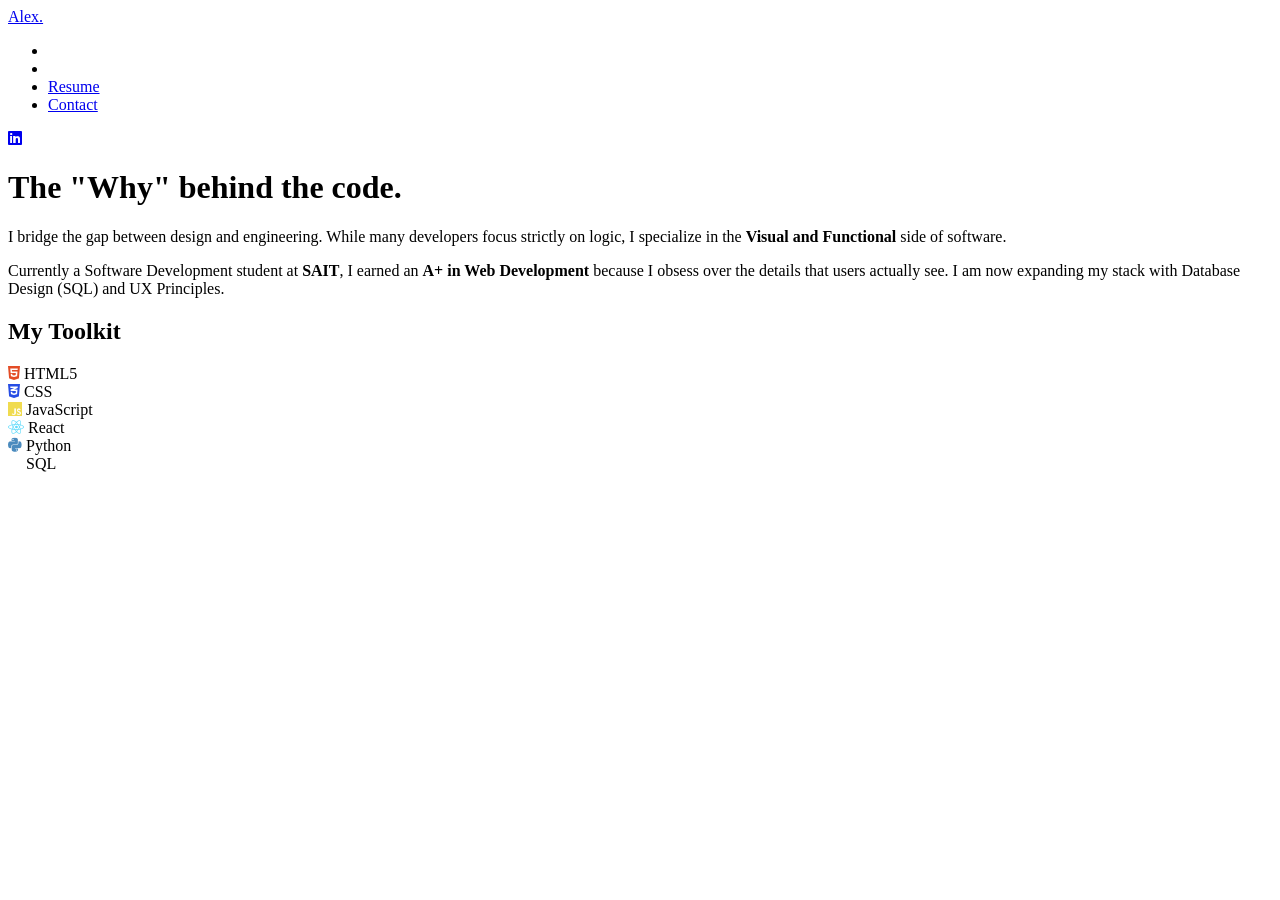
==== about.html @ 7371b7a8 "Add files via upload" ====
<!DOCTYPE html>
<html lang="en">
<head>
    <meta charset="UTF-8">
    <meta name="viewport" content="width=device-width, initial-scale=1.0">
    <title>About | Alex Akere</title>
    <link rel="stylesheet" href="Styles/Styles.css">
    
    <link rel="stylesheet" href="https://cdnjs.cloudflare.com/ajax/libs/font-awesome/6.5.1/css/all.min.css"/>
    <link href="https://fonts.googleapis.com/css2?family=Fraunces:opsz,wght@9..144,300;600&family=Inter:wght@400;500&display=swap" rel="stylesheet">
</head>
<body>

   <div class="main-container">
        
     <nav>
      <a href="index.html" class="logo">Alex.</a>
      <ul class="nav-links">
         <li><a href="about.html" style="color:white; opacity:1;">About</a></li>
         <li><a href="projects.html"style="color:white; opacity:1;">Projects</a></li>
         <li><a href="resume.html">Resume</a></li>
         <li><a href="Contact.html">Contact</a></li>
     </ul>
            <div class="socials">
                <a href="https://www.linkedin.com/in/ojeifo-alexander-akere-789bbb38" target="_blank"><i class="fa-brands fa-linkedin"></i></a>
            </div>
      </nav>

        <div class="about-container">
            
            <div class="bio-section">
                <h1>The "Why" behind the code.</h1>
                <p>
                    I bridge the gap between design and engineering. While many developers focus strictly on logic, I specialize in the <strong>Visual and Functional</strong> side of software.
                </p>
                <p>
                    Currently a Software Development student at <strong>SAIT</strong>, I earned an <strong>A+ in Web Development</strong> because I obsess over the details that users actually see. I am now expanding my stack with Database Design (SQL) and UX Principles.
                </p>
            </div>

            <div class="skills-section">
                <h2>My Toolkit</h2>
                <div class="skills-grid">
                    <div class="skill-card">
                        <i class="fa-brands fa-html5" style="color: #e34c26;"></i>
                        <span>HTML5</span>
                    </div>
                    <div class="skill-card">
                        <i class="fa-brands fa-css3-alt" style="color: #264de4;"></i>
                        <span>CSS</span>
                    </div>
                    <div class="skill-card">
                        <i class="fa-brands fa-js" style="color: #f0db4f;"></i>
                        <span>JavaScript</span>
                    </div>
                    <div class="skill-card">
                        <i class="fa-brands fa-react" style="color: #61dbfb;"></i>
                        <span>React</span>
                    </div>
                    <div class="skill-card">
                        <i class="fa-brands fa-python" style="color: #4b8bbe;"></i>
                        <span>Python</span>
                    </div>
                    <div class="skill-card">
                        <i class="fa-solid fa-database" style="color: #ffffff;"></i>
                        <span>SQL</span>
                    </div>
                </div>
            </div>

        </div>

    </div>

</body>
</html>
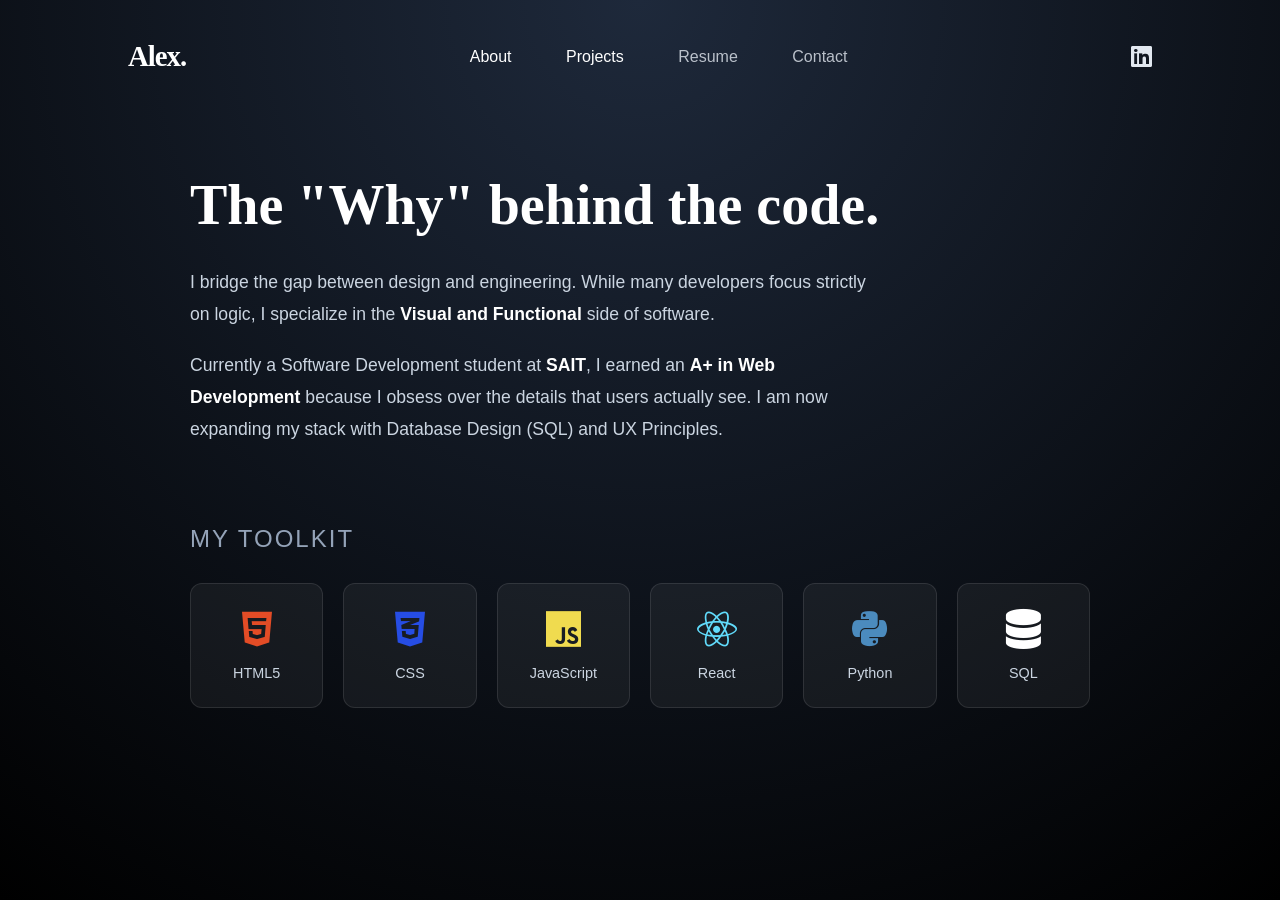
==== commit 61dce873: "Update about.html" ====
--- a/about.html
+++ b/about.html
@@ -4,7 +4,7 @@
     <meta charset="UTF-8">
     <meta name="viewport" content="width=device-width, initial-scale=1.0">
     <title>About | Alex Akere</title>
-    <link rel="stylesheet" href="Styles/Styles.css">
+    <link rel="stylesheet" href="Styles.css">
     
     <link rel="stylesheet" href="https://cdnjs.cloudflare.com/ajax/libs/font-awesome/6.5.1/css/all.min.css"/>
     <link href="https://fonts.googleapis.com/css2?family=Fraunces:opsz,wght@9..144,300;600&family=Inter:wght@400;500&display=swap" rel="stylesheet">
@@ -73,4 +73,5 @@
     </div>
 
 </body>
-</html>+
+</html>
--- a/Styles.css
+++ b/Styles.css
@@ -0,0 +1,676 @@
+* {
+    margin: 0;
+    padding: 0;
+    box-sizing: border-box;
+    font-family: 'Inter', sans-serif;
+}
+
+html, body {
+    height: 100%;            
+    background-color: #020617; 
+    overscroll-behavior-y: none; 
+}
+
+.main-container {
+    width: 100%;
+    min-height: 100vh;
+    background: radial-gradient(circle at 50% 0%, #1e293b, #000000);
+    display: flex;
+    flex-direction: column;
+    align-items: center;
+    color: white;
+}
+
+.logo {
+    color: white;
+    font-size: 1.8rem;   
+    font-weight: 700;    
+    text-decoration: none;
+    font-family: 'Fraunces', serif; 
+    letter-spacing: -1px; 
+}
+
+
+/* 3. NAVIGATION */
+nav {
+    display: flex;
+    justify-content: space-between; 
+    align-items: center;
+    padding: 40px 10%; 
+    width: 100%;
+    max-width: 1400px;
+}
+
+.nav-links li {
+    display: inline-block;
+    list-style: none;
+    margin: 0 25px; 
+}
+
+.nav-links a {
+    color: #e2e8f0; 
+    text-decoration: none;
+    font-size: 16px;
+    font-weight: 500;
+    opacity: 0.8;
+    transition: opacity 0.3s;
+}
+
+.nav-links a:hover { opacity: 1; color: white; }
+
+.socials a {
+    font-size: 24px;
+    color: #e2e8f0; 
+    transition: color 0.3s ease;
+}
+
+.socials a:hover { color: #38bdf8; }
+
+.text-section {
+    text-align: center;
+    margin-top: 120px; 
+    padding: 0 20px;
+}
+
+.text-section h1 {
+    font-family: 'Fraunces', serif;
+    font-size: 5rem; 
+    font-weight: 600;
+    margin-bottom: 20px; 
+    line-height: 1.1;
+    color: white;
+    text-shadow: 0 0 20px rgba(255,255,255,0.1);
+}
+
+.text-section h2 {
+    font-size: 1.8rem;
+    font-weight: 400;
+    color: #94a3b8; 
+    margin-bottom: 30px; 
+}
+
+.text-section p {
+    color: #cbd5e1; 
+    font-size: 1.1rem;
+    max-width: 600px;
+    margin: 0 auto 50px auto; 
+    line-height: 1.6;
+}
+
+
+.btn-primary {
+    display: inline-block;
+    background-color: transparent; 
+    color: white;
+    padding: 15px 45px;
+    text-decoration: none;
+    font-weight: 600;
+    border: 2px solid white; 
+    border-radius: 50px; 
+    transition: all 0.3s;
+}
+
+.btn-primary:hover {
+    background-color: white;
+    color: black; 
+    transform: translateY(-3px); 
+}
+
+/* FOOTER STYLES */
+footer {
+    width: 100%;
+    max-width: 800px;
+    margin-top: auto; 
+    padding: 40px 20px;
+    text-align: center;
+}
+
+.footer-line {
+    width: 100%;
+    height: 1px;
+    background: rgba(255,255,255,0.2);
+    margin-bottom: 20px;
+}
+
+.footer-content {
+    display: flex;
+    justify-content: space-between;
+    align-items: center;
+    color: #64748b;
+    font-size: 0.9rem;
+}
+
+.footer-links a {
+    color: #94a3b8;
+    text-decoration: none;
+    margin-left: 20px;
+    transition: color 0.3s;
+}
+
+.footer-links a:hover {
+    color: white;
+}
+
+@media (max-width: 768px) {
+    .footer-content {
+        flex-direction: column;
+        gap: 10px;
+    }
+    .footer-links { margin-top: 10px; }
+    .footer-links a { margin: 0 10px; }
+}
+
+
+/* WORK PREVIEW SECTION */
+
+.scroll-indicator {
+    margin-top: 80px;
+    margin-bottom: 80px;
+    text-align: center;
+    color: #64748b;
+    font-size: 0.9rem;
+    animation: bounce 2s infinite;
+}
+
+.scroll-indicator i {
+    display: block;
+    margin-top: 10px;
+    font-size: 1.2rem;
+}
+
+@keyframes bounce {
+    0%, 20%, 50%, 80%, 100% {transform: translateY(0);}
+    40% {transform: translateY(-10px);}
+    60% {transform: translateY(-5px);}
+}
+
+.work-preview {
+    width: 90%;
+    max-width: 1000px;
+    padding-bottom: 100px;
+}
+
+.section-title {
+    font-family: 'Fraunces', serif;
+    font-size: 2rem;
+    color: white;
+    margin-bottom: 40px;
+    border-bottom: 1px solid rgba(255,255,255,0.1);
+    padding-bottom: 20px;
+}
+
+.project-grid {
+    display: grid;
+
+    grid-template-columns: repeat(auto-fit, minmax(300px, 1fr));
+    gap: 30px;
+}
+
+.project-card {
+    background: rgba(255, 255, 255, 0.03);
+    border: 1px solid rgba(255, 255, 255, 0.05);
+    border-radius: 16px;
+    padding: 30px;
+    transition: transform 0.3s, background 0.3s;
+    display: flex;
+    flex-direction: column;
+    justify-content: space-between;
+    min-height: 250px;
+}
+
+.project-card:hover {
+    transform: translateY(-10px);
+    background: rgba(255, 255, 255, 0.08);
+    border-color: rgba(255, 255, 255, 0.2);
+}
+
+.card-content h4 {
+    color: white;
+    font-size: 1.5rem;
+    margin-bottom: 15px;
+    font-family: 'Fraunces', serif;
+}
+
+.card-content p {
+    color: #94a3b8;
+    font-size: 1rem;
+    line-height: 1.6;
+    margin-bottom: 20px;
+}
+
+.tags {
+    margin-bottom: 25px;
+}
+
+.tags span {
+    background: rgba(255, 255, 255, 0.1);
+    color: #cbd5e1;
+    padding: 5px 12px;
+    border-radius: 15px;
+    font-size: 0.8rem;
+    margin-right: 8px;
+    font-weight: 500;
+}
+
+.card-link {
+    color: white;
+    text-decoration: none;
+    font-weight: 600;
+    border-bottom: 1px solid white;
+    padding-bottom: 2px;
+}
+
+.resume-card {
+    background: linear-gradient(145deg, rgba(255,255,255,0.05), rgba(255,255,255,0.01));
+    border: 1px solid rgba(255,255,255,0.1);
+}
+
+.resume-btn {
+    display: inline-block;
+    background: white;
+    color: black;
+    padding: 10px 20px;
+    border-radius: 30px;
+    text-decoration: none;
+    font-weight: bold;
+    font-size: 0.9rem;
+    transition: background 0.3s;
+}
+
+.resume-btn:hover {
+    background: #e2e8f0;
+}
+
+
+
+
+
+
+/*About Page*/
+.about-container {
+    max-width: 900px;
+    width: 90%;
+    margin-top: 60px;
+    display: flex;
+    flex-direction: column;
+    gap: 60px;
+}
+
+/* BIO TEXT */
+.bio-section h1 {
+    font-family: 'Fraunces', serif;
+    font-size: 3.5rem;
+    margin-bottom: 30px;
+    color: white;
+}
+
+.bio-section p {
+    font-size: 1.1rem;
+    line-height: 1.8;
+    color: #cbd5e1;
+    margin-bottom: 20px;
+    max-width: 700px;
+}
+
+.bio-section strong {
+    color: white;
+    font-weight: 600;
+}
+
+.skills-section h2 {
+    font-size: 1.5rem;
+    color: #94a3b8;
+    margin-bottom: 30px;
+    font-weight: 400;
+    text-transform: uppercase;
+    letter-spacing: 2px;
+}
+
+.skills-grid {
+    display: grid;
+    grid-template-columns: repeat(auto-fill, minmax(120px, 1fr));
+    gap: 20px;
+}
+
+.skill-card {
+    background: rgba(255, 255, 255, 0.05); 
+    border: 1px solid rgba(255, 255, 255, 0.1);
+    border-radius: 12px;
+    padding: 25px;
+    text-align: center;
+    transition: transform 0.2s, background 0.2s;
+    cursor: default;
+}
+
+.skill-card:hover {
+    background: rgba(255, 255, 255, 0.1);
+    transform: translateY(-5px); 
+    border-color: rgba(255, 255, 255, 0.3);
+}
+
+.skill-card i {
+    font-size: 2.5rem;
+    margin-bottom: 15px;
+    display: block;
+}
+
+.skill-card span {
+    font-size: 0.9rem;
+    color: #cbd5e1;
+    font-weight: 500;
+}
+
+@media (max-width: 768px) {
+    .bio-section h1 { font-size: 2.5rem; }
+    .skills-grid { grid-template-columns: repeat(2, 1fr); } /* 2 columns on phone */
+}
+
+.projects-page-container {
+    max-width: 1000px; 
+    width: 90%;
+    margin-top: 80px;
+    padding-bottom: 80px;
+}
+
+.page-header {
+    text-align: center;
+    margin-bottom: 60px;
+}
+
+.page-header h1 {
+    font-family: 'Fraunces', serif;
+    font-size: 3.5rem;
+    color: white;
+    margin-bottom: 20px;
+}
+
+.page-header p {
+    color: #94a3b8;
+    font-size: 1.1rem;
+    max-width: 600px;
+    margin: 0 auto;
+    line-height: 1.6;
+}
+
+/* --- CONTACT PAGE STYLES --- */
+
+.contact-wrapper {
+    width: 90%;
+    max-width: 1000px;
+    margin-top: 60px;
+    display: flex;
+    justify-content: space-between;
+    align-items: flex-start;
+    gap: 60px;
+    padding-bottom: 60px;
+}
+
+/* LEFT SIDE: TEXT */
+.contact-text {
+    flex: 1; /* Takes up half the space */
+}
+
+.contact-text h1 {
+    font-family: 'Fraunces', serif;
+    font-size: 3.5rem;
+    color: white;
+    margin-bottom: 20px;
+    line-height: 1.1;
+}
+
+.contact-text p {
+    color: #94a3b8;
+    font-size: 1.1rem;
+    line-height: 1.6;
+    margin-bottom: 40px;
+}
+
+.contact-details {
+    display: flex;
+    flex-direction: column;
+    gap: 20px;
+}
+
+.contact-link {
+    color: white;
+    text-decoration: none;
+    font-size: 1.1rem;
+    display: flex;
+    align-items: center;
+    gap: 15px;
+    transition: color 0.3s;
+}
+
+.contact-link i {
+    font-size: 1.4rem;
+    color: #38bdf8; /* Light blue icon */
+}
+
+.contact-link:hover {
+    color: #38bdf8;
+}
+
+/* RIGHT SIDE: FORM */
+.contact-form {
+    flex: 1; /* Takes up the other half */
+    background: rgba(255, 255, 255, 0.03);
+    padding: 40px;
+    border-radius: 20px;
+    border: 1px solid rgba(255, 255, 255, 0.05);
+}
+
+.form-group {
+    margin-bottom: 20px;
+}
+
+.form-group label {
+    display: block;
+    color: #cbd5e1;
+    margin-bottom: 8px;
+    font-size: 0.9rem;
+    font-weight: 500;
+}
+
+/* INPUTS (Glass Style) */
+.contact-form input, 
+.contact-form textarea {
+    width: 100%;
+    background: rgba(255, 255, 255, 0.05);
+    border: 1px solid rgba(255, 255, 255, 0.1);
+    border-radius: 8px;
+    padding: 12px;
+    color: white;
+    font-size: 1rem;
+    font-family: 'Inter', sans-serif;
+    outline: none;
+    transition: border-color 0.3s;
+}
+
+.contact-form input:focus, 
+.contact-form textarea:focus {
+    border-color: #38bdf8; /* Blue border when typing */
+    background: rgba(255, 255, 255, 0.1);
+}
+
+/* SUBMIT BUTTON */
+.submit-btn {
+    width: 100%;
+    background: white;
+    color: black;
+    border: none;
+    padding: 15px;
+    border-radius: 8px;
+    font-weight: 700;
+    font-size: 1rem;
+    cursor: pointer;
+    transition: transform 0.2s, background 0.2s;
+}
+
+.submit-btn:hover {
+    background: #f1f5f9;
+    transform: translateY(-2px);
+}
+
+/* MOBILE FIX */
+@media (max-width: 768px) {
+    .contact-wrapper {
+        flex-direction: column; /* Stack them on phone */
+        margin-top: 30px;
+    }
+    
+    .contact-text h1 { font-size: 2.5rem; }
+    
+    .contact-form {
+        width: 100%;
+        padding: 25px;
+    }
+}
+
+/* --- RESUME PAGE STYLES --- */
+
+.resume-container {
+    width: 90%;
+    max-width: 1000px;
+    margin-top: 60px;
+    padding-bottom: 80px;
+}
+
+/* Header Area */
+.resume-header {
+    display: flex;
+    justify-content: space-between;
+    align-items: center;
+    margin-bottom: 60px;
+    padding-bottom: 30px;
+    border-bottom: 1px solid rgba(255, 255, 255, 0.1);
+}
+
+.resume-header h1 {
+    font-family: 'Fraunces', serif;
+    font-size: 3.5rem;
+    color: white;
+    margin-bottom: 5px;
+}
+
+.resume-header p {
+    color: #94a3b8;
+    font-size: 1.1rem;
+}
+
+/* The Download Button */
+.download-btn {
+    background: white;
+    color: black;
+    padding: 12px 25px;
+    border-radius: 50px;
+    text-decoration: none;
+    font-weight: 700;
+    transition: transform 0.2s, background 0.2s;
+    display: inline-flex;
+    align-items: center;
+    gap: 10px;
+}
+
+.download-btn:hover {
+    transform: translateY(-3px);
+    background-color: #f1f5f9;
+}
+
+/* The Grid Layout */
+.resume-grid {
+    display: grid;
+    grid-template-columns: 2fr 1fr; /* Left side is twice as wide as right */
+    gap: 60px;
+}
+
+/* Section Titles */
+.resume-section h3 {
+    color: #94a3b8;
+    text-transform: uppercase;
+    letter-spacing: 2px;
+    font-size: 0.9rem;
+    margin-bottom: 25px;
+    display: flex;
+    align-items: center;
+    gap: 10px;
+}
+
+.resume-section h3 i {
+    color: #38bdf8; /* Blue icons */
+}
+
+/* Resume Items (Education/Jobs) */
+.resume-item {
+    background: rgba(255, 255, 255, 0.03);
+    border-left: 2px solid rgba(255, 255, 255, 0.1);
+    padding: 25px;
+    margin-bottom: 30px;
+    border-radius: 0 12px 12px 0;
+}
+
+.resume-item .date {
+    display: block;
+    color: #64748b;
+    font-size: 0.9rem;
+    margin-bottom: 5px;
+    font-weight: 500;
+}
+
+.resume-item h4 {
+    font-size: 1.3rem;
+    color: white;
+    margin-bottom: 5px;
+}
+
+.resume-item .institution {
+    display: block;
+    color: #38bdf8;
+    margin-bottom: 15px;
+    font-weight: 500;
+}
+
+.resume-item p {
+    color: #cbd5e1;
+    line-height: 1.6;
+}
+
+.skills-list {
+    display: flex;
+    flex-wrap: wrap;
+    gap: 10px;
+    margin-bottom: 40px;
+}
+
+.skills-list span {
+    background: rgba(255, 255, 255, 0.05);
+    border: 1px solid rgba(255, 255, 255, 0.1);
+    padding: 8px 14px;
+    border-radius: 6px;
+    color: #e2e8f0;
+    font-size: 0.9rem;
+}
+
+.soft-skills-list {
+    list-style: none;
+}
+
+.soft-skills-list li {
+    color: #cbd5e1;
+    margin-bottom: 10px;
+    padding-left: 15px;
+    border-left: 2px solid #38bdf8; 
+    line-height: 1.5;
+}
+
+@media (max-width: 768px) {
+    .resume-header {
+        flex-direction: column;
+        align-items: flex-start;
+        gap: 20px;
+    }
+    
+    .resume-grid {
+        grid-template-columns: 1fr; 
+        gap: 40px;
+    }
+}
